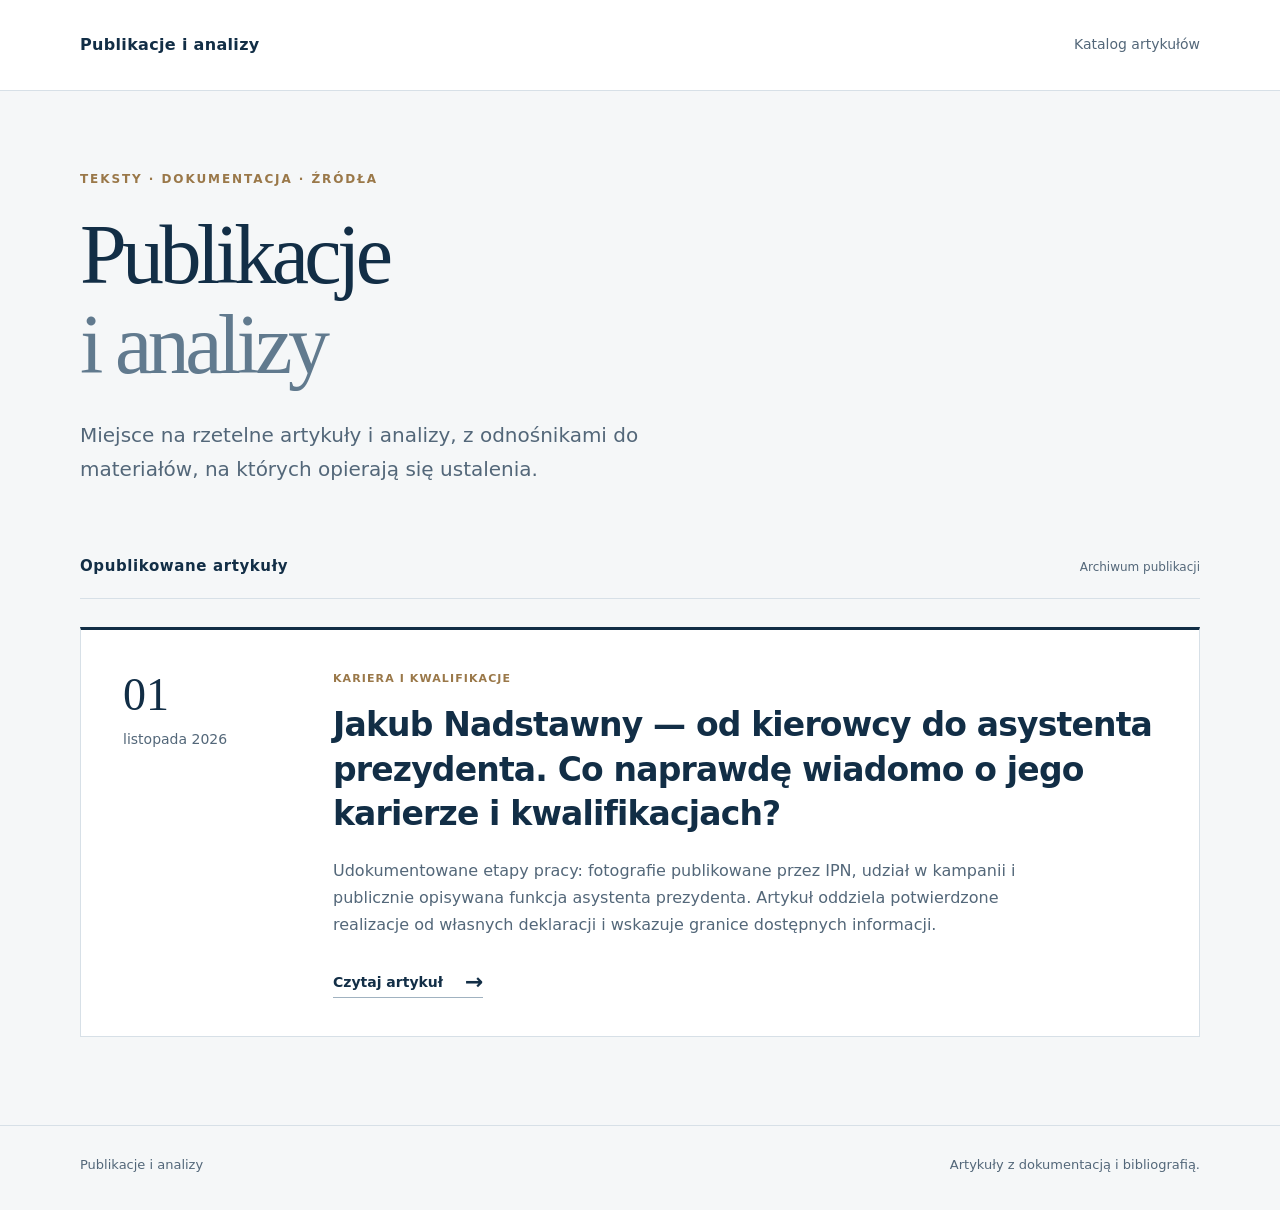
==== index.html @ 29c5c1c0 "Publikacje i analizy: strona główna i pierwszy artykuł" ====
<!doctype html>
<html lang="pl"><head><meta charset="utf-8"><meta name="viewport" content="width=device-width,initial-scale=1"><meta name="description" content="Publikacje i analizy — artykuły z dokumentacją i odnośnikami do źródeł."><meta name="color-scheme" content="light"><title>Publikacje i analizy</title><style>
:root{--navy:#122e46;--ink:#20364a;--muted:#536779;--line:#d7e0e7;--paper:#fff;--bg:#f5f7f8;--accent:#9a7849}*{box-sizing:border-box}html{scroll-behavior:smooth;scroll-padding-top:24px}body{margin:0;background:var(--bg);color:var(--ink);font:17px/1.7 system-ui,-apple-system,"Segoe UI",sans-serif}a{color:inherit;text-underline-offset:.2em}a:focus-visible{outline:3px solid #9a7849;outline-offset:6px;border-radius:2px}.skip{position:absolute;top:-100px;left:20px;background:#fff;padding:8px 14px;z-index:3}.skip:focus{top:16px}.wrap{width:min(1120px,calc(100% - 64px));margin-inline:auto}header{border-bottom:1px solid var(--line);background:#fff}.nav{min-height:90px;display:flex;align-items:center;justify-content:space-between;gap:24px}.brand{font-size:16px;letter-spacing:.02em;font-weight:750;text-decoration:none;color:var(--navy)}.nav-link{font-size:14px;text-decoration:none;color:var(--muted)}.nav-link:hover,.brand:hover{color:#145c87}.hero{padding:78px 0 68px}.eyebrow{margin:0 0 21px;color:var(--accent);font-size:12px;letter-spacing:.16em;text-transform:uppercase;font-weight:750}h1{font-family:Georgia,"Times New Roman",serif;font-weight:400;font-size:clamp(46px,7vw,84px);letter-spacing:-.055em;line-height:1.07;margin:0 0 28px;color:var(--navy)}h1 span{color:#617a8e}.lead{max-width:660px;font-size:20px;line-height:1.7;color:var(--muted);margin:0}.catalog{padding-bottom:88px}.section-head{display:flex;align-items:baseline;justify-content:space-between;gap:20px;padding:0 0 18px;border-bottom:1px solid var(--line);margin-bottom:28px}.section-head h2{font-size:15px;letter-spacing:.04em;font-weight:750;margin:0;color:var(--navy)}.section-head span{font-size:12px;color:var(--muted)}.article{background:var(--paper);border:1px solid var(--line);border-top:3px solid var(--navy);display:grid;grid-template-columns:168px minmax(0,1fr);gap:42px;padding:40px 42px 38px}.date{display:block;color:var(--muted);font-size:14px;line-height:1.6}.date strong{font-family:Georgia,"Times New Roman",serif;font-size:46px;font-weight:400;line-height:1.1;color:var(--navy);display:block;margin-bottom:8px}.topic{font-size:11px;letter-spacing:.1em;text-transform:uppercase;color:var(--accent);font-weight:750;margin:0 0 15px}h3{font-size:clamp(24px,3vw,33px);line-height:1.35;letter-spacing:-.025em;margin:0 0 20px;overflow-wrap:anywhere;color:var(--navy)}h3 a{text-decoration:none}h3 a:hover{text-decoration:underline;text-decoration-thickness:1px}.description{font-size:16px;color:var(--muted);margin:0 0 28px;max-width:740px}.read{display:inline-flex;align-items:center;gap:22px;font-size:14px;font-weight:700;color:var(--navy);text-decoration:none;border-bottom:1px solid #a0b2c0;padding:3px 0}.read:hover{color:#145c87;border-color:#145c87}.read span{font-size:22px;line-height:1}footer{border-top:1px solid var(--line);color:var(--muted);font-size:13px;padding:28px 0 34px}.foot{display:flex;justify-content:space-between;gap:20px;flex-wrap:wrap}.foot p{margin:0}@media(max-width:680px){.wrap{width:calc(100% - 40px)}.nav{min-height:74px;gap:16px}.brand{font-size:14px}.nav-link{font-size:12px}.hero{padding:52px 0 46px}.lead{font-size:18px}.article{grid-template-columns:1fr;gap:22px;padding:28px 24px}.date strong{display:inline;font-family:inherit;font-size:14px;font-weight:600;margin:0 4px 0 0}.date{font-size:14px}.topic{font-size:10px}.description{font-size:15px}.catalog{padding-bottom:54px}.section-head span{font-size:11px}.foot{gap:10px}}@media(prefers-reduced-motion:reduce){html{scroll-behavior:auto}}@media print{body{background:#fff}.hero{padding:30px 0}.catalog{padding-bottom:20px}.article{break-inside:avoid}.nav-link,.skip{display:none}}
</style></head><body><a class="skip" href="#tresc">Przejdź do treści</a><header><nav class="wrap nav" aria-label="Nawigacja główna"><a class="brand" href="./">Publikacje i analizy</a><a class="nav-link" href="#publikacje">Katalog artykułów</a></nav></header><main class="wrap" id="tresc"><section class="hero" aria-labelledby="tytul"><p class="eyebrow">Teksty · dokumentacja · źródła</p><h1 id="tytul">Publikacje<br><span>i analizy</span></h1><p class="lead">Miejsce na rzetelne artykuły i analizy, z odnośnikami do materiałów, na których opierają się ustalenia.</p></section><section class="catalog" id="publikacje" aria-labelledby="katalog"><div class="section-head"><h2 id="katalog">Opublikowane artykuły</h2><span>Archiwum publikacji</span></div><article class="article"><div><time class="date" datetime="2026-11-01"><strong>01</strong> listopada 2026</time></div><div><p class="topic">Kariera i kwalifikacje</p><h3><a href="jakub-nadstawny/">Jakub Nadstawny — od kierowcy do asystenta prezydenta. Co naprawdę wiadomo o jego karierze i kwalifikacjach?</a></h3><p class="description">Udokumentowane etapy pracy: fotografie publikowane przez IPN, udział w kampanii i publicznie opisywana funkcja asystenta prezydenta. Artykuł oddziela potwierdzone realizacje od własnych deklaracji i wskazuje granice dostępnych informacji.</p><a class="read" href="jakub-nadstawny/">Czytaj artykuł <span aria-hidden="true">→</span></a></div></article></section></main><footer><div class="wrap foot"><p>Publikacje i analizy</p><p>Artykuły z dokumentacją i bibliografią.</p></div></footer></body></html>
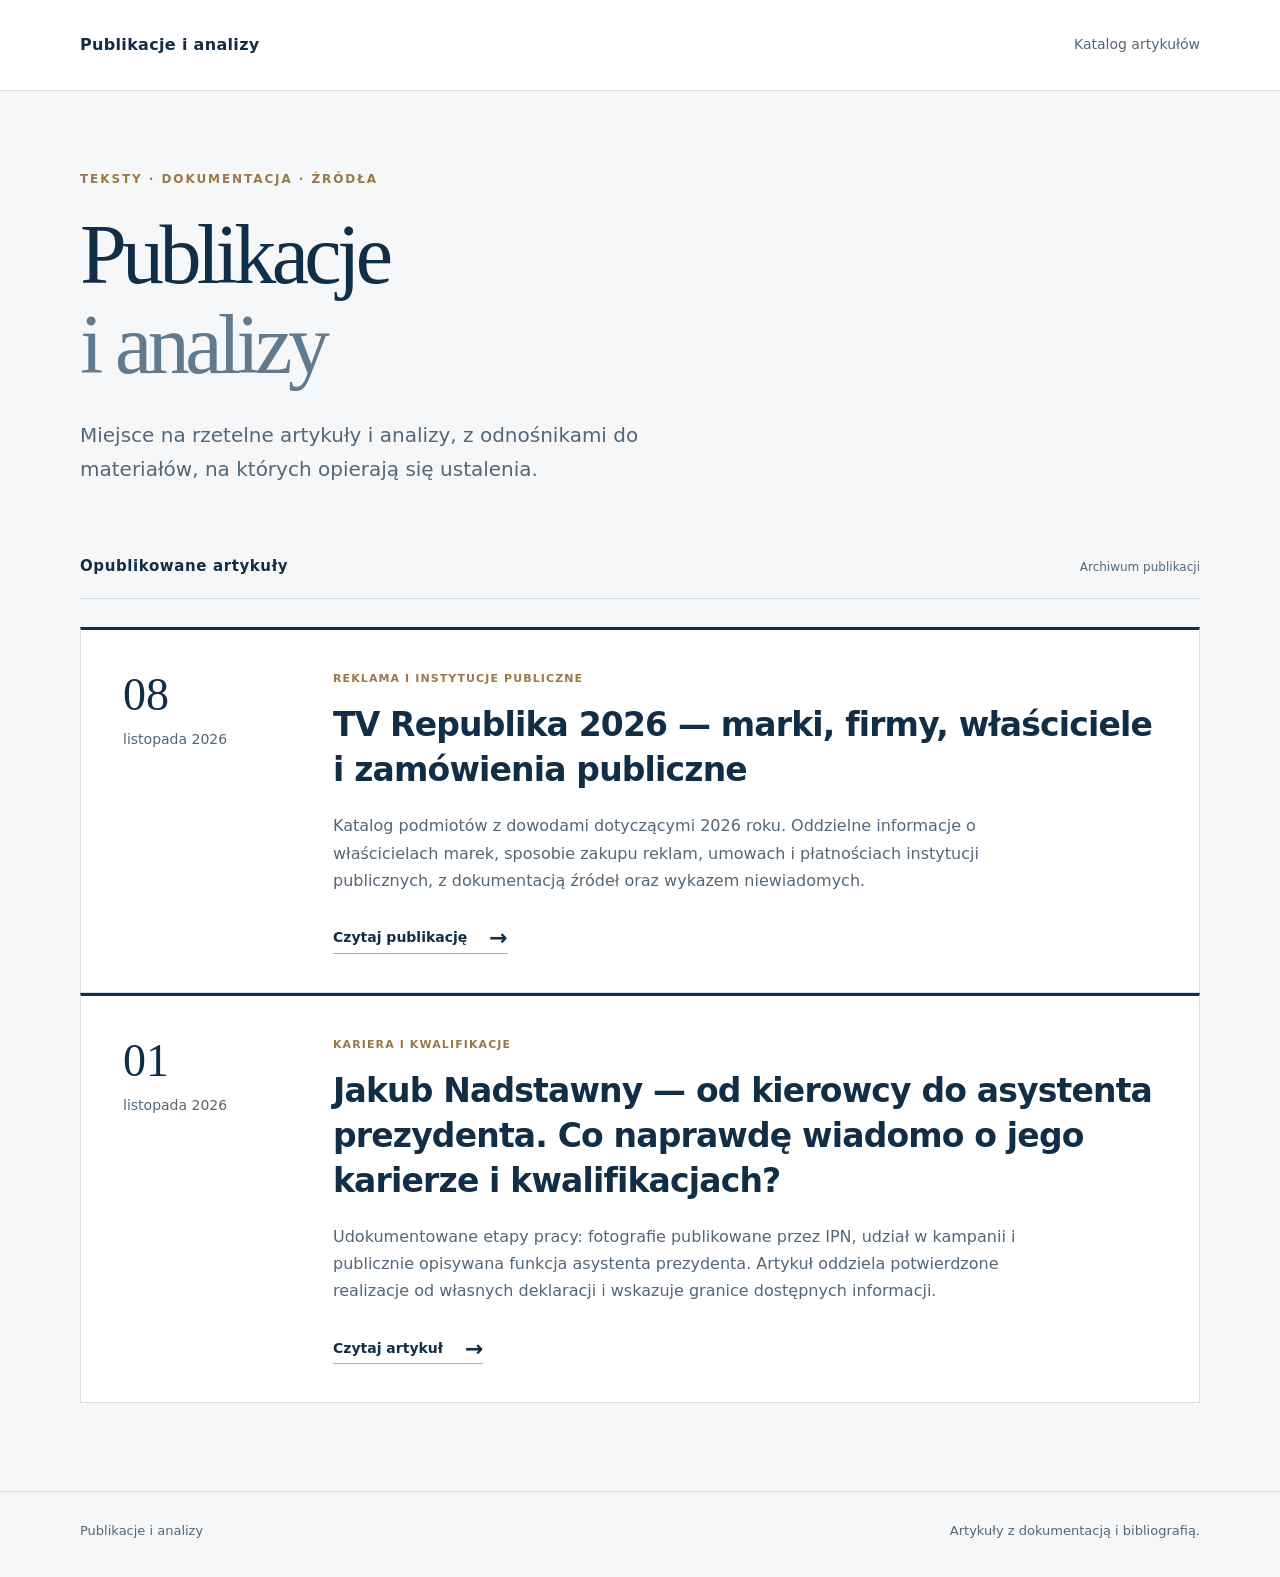
==== commit 0bced62c: "Publish approved TV Republika 2026 report" ====
--- a/index.html
+++ b/index.html
@@ -1,4 +1,4 @@
 <!doctype html>
 <html lang="pl"><head><meta charset="utf-8"><meta name="viewport" content="width=device-width,initial-scale=1"><meta name="description" content="Publikacje i analizy — artykuły z dokumentacją i odnośnikami do źródeł."><meta name="color-scheme" content="light"><title>Publikacje i analizy</title><style>
 :root{--navy:#122e46;--ink:#20364a;--muted:#536779;--line:#d7e0e7;--paper:#fff;--bg:#f5f7f8;--accent:#9a7849}*{box-sizing:border-box}html{scroll-behavior:smooth;scroll-padding-top:24px}body{margin:0;background:var(--bg);color:var(--ink);font:17px/1.7 system-ui,-apple-system,"Segoe UI",sans-serif}a{color:inherit;text-underline-offset:.2em}a:focus-visible{outline:3px solid #9a7849;outline-offset:6px;border-radius:2px}.skip{position:absolute;top:-100px;left:20px;background:#fff;padding:8px 14px;z-index:3}.skip:focus{top:16px}.wrap{width:min(1120px,calc(100% - 64px));margin-inline:auto}header{border-bottom:1px solid var(--line);background:#fff}.nav{min-height:90px;display:flex;align-items:center;justify-content:space-between;gap:24px}.brand{font-size:16px;letter-spacing:.02em;font-weight:750;text-decoration:none;color:var(--navy)}.nav-link{font-size:14px;text-decoration:none;color:var(--muted)}.nav-link:hover,.brand:hover{color:#145c87}.hero{padding:78px 0 68px}.eyebrow{margin:0 0 21px;color:var(--accent);font-size:12px;letter-spacing:.16em;text-transform:uppercase;font-weight:750}h1{font-family:Georgia,"Times New Roman",serif;font-weight:400;font-size:clamp(46px,7vw,84px);letter-spacing:-.055em;line-height:1.07;margin:0 0 28px;color:var(--navy)}h1 span{color:#617a8e}.lead{max-width:660px;font-size:20px;line-height:1.7;color:var(--muted);margin:0}.catalog{padding-bottom:88px}.section-head{display:flex;align-items:baseline;justify-content:space-between;gap:20px;padding:0 0 18px;border-bottom:1px solid var(--line);margin-bottom:28px}.section-head h2{font-size:15px;letter-spacing:.04em;font-weight:750;margin:0;color:var(--navy)}.section-head span{font-size:12px;color:var(--muted)}.article{background:var(--paper);border:1px solid var(--line);border-top:3px solid var(--navy);display:grid;grid-template-columns:168px minmax(0,1fr);gap:42px;padding:40px 42px 38px}.date{display:block;color:var(--muted);font-size:14px;line-height:1.6}.date strong{font-family:Georgia,"Times New Roman",serif;font-size:46px;font-weight:400;line-height:1.1;color:var(--navy);display:block;margin-bottom:8px}.topic{font-size:11px;letter-spacing:.1em;text-transform:uppercase;color:var(--accent);font-weight:750;margin:0 0 15px}h3{font-size:clamp(24px,3vw,33px);line-height:1.35;letter-spacing:-.025em;margin:0 0 20px;overflow-wrap:anywhere;color:var(--navy)}h3 a{text-decoration:none}h3 a:hover{text-decoration:underline;text-decoration-thickness:1px}.description{font-size:16px;color:var(--muted);margin:0 0 28px;max-width:740px}.read{display:inline-flex;align-items:center;gap:22px;font-size:14px;font-weight:700;color:var(--navy);text-decoration:none;border-bottom:1px solid #a0b2c0;padding:3px 0}.read:hover{color:#145c87;border-color:#145c87}.read span{font-size:22px;line-height:1}footer{border-top:1px solid var(--line);color:var(--muted);font-size:13px;padding:28px 0 34px}.foot{display:flex;justify-content:space-between;gap:20px;flex-wrap:wrap}.foot p{margin:0}@media(max-width:680px){.wrap{width:calc(100% - 40px)}.nav{min-height:74px;gap:16px}.brand{font-size:14px}.nav-link{font-size:12px}.hero{padding:52px 0 46px}.lead{font-size:18px}.article{grid-template-columns:1fr;gap:22px;padding:28px 24px}.date strong{display:inline;font-family:inherit;font-size:14px;font-weight:600;margin:0 4px 0 0}.date{font-size:14px}.topic{font-size:10px}.description{font-size:15px}.catalog{padding-bottom:54px}.section-head span{font-size:11px}.foot{gap:10px}}@media(prefers-reduced-motion:reduce){html{scroll-behavior:auto}}@media print{body{background:#fff}.hero{padding:30px 0}.catalog{padding-bottom:20px}.article{break-inside:avoid}.nav-link,.skip{display:none}}
-</style></head><body><a class="skip" href="#tresc">Przejdź do treści</a><header><nav class="wrap nav" aria-label="Nawigacja główna"><a class="brand" href="./">Publikacje i analizy</a><a class="nav-link" href="#publikacje">Katalog artykułów</a></nav></header><main class="wrap" id="tresc"><section class="hero" aria-labelledby="tytul"><p class="eyebrow">Teksty · dokumentacja · źródła</p><h1 id="tytul">Publikacje<br><span>i analizy</span></h1><p class="lead">Miejsce na rzetelne artykuły i analizy, z odnośnikami do materiałów, na których opierają się ustalenia.</p></section><section class="catalog" id="publikacje" aria-labelledby="katalog"><div class="section-head"><h2 id="katalog">Opublikowane artykuły</h2><span>Archiwum publikacji</span></div><article class="article"><div><time class="date" datetime="2026-11-01"><strong>01</strong> listopada 2026</time></div><div><p class="topic">Kariera i kwalifikacje</p><h3><a href="jakub-nadstawny/">Jakub Nadstawny — od kierowcy do asystenta prezydenta. Co naprawdę wiadomo o jego karierze i kwalifikacjach?</a></h3><p class="description">Udokumentowane etapy pracy: fotografie publikowane przez IPN, udział w kampanii i publicznie opisywana funkcja asystenta prezydenta. Artykuł oddziela potwierdzone realizacje od własnych deklaracji i wskazuje granice dostępnych informacji.</p><a class="read" href="jakub-nadstawny/">Czytaj artykuł <span aria-hidden="true">→</span></a></div></article></section></main><footer><div class="wrap foot"><p>Publikacje i analizy</p><p>Artykuły z dokumentacją i bibliografią.</p></div></footer></body></html>
+</style></head><body><a class="skip" href="#tresc">Przejdź do treści</a><header><nav class="wrap nav" aria-label="Nawigacja główna"><a class="brand" href="./">Publikacje i analizy</a><a class="nav-link" href="#publikacje">Katalog artykułów</a></nav></header><main class="wrap" id="tresc"><section class="hero" aria-labelledby="tytul"><p class="eyebrow">Teksty · dokumentacja · źródła</p><h1 id="tytul">Publikacje<br><span>i analizy</span></h1><p class="lead">Miejsce na rzetelne artykuły i analizy, z odnośnikami do materiałów, na których opierają się ustalenia.</p></section><section class="catalog" id="publikacje" aria-labelledby="katalog"><div class="section-head"><h2 id="katalog">Opublikowane artykuły</h2><span>Archiwum publikacji</span></div><article class="article"><div><time class="date" datetime="2026-11-08"><strong>08</strong> listopada 2026</time></div><div><p class="topic">Reklama i instytucje publiczne</p><h3><a href="tv-republika-2026/">TV Republika 2026 — marki, firmy, właściciele i zamówienia publiczne</a></h3><p class="description">Katalog podmiotów z dowodami dotyczącymi 2026 roku. Oddzielne informacje o właścicielach marek, sposobie zakupu reklam, umowach i płatnościach instytucji publicznych, z dokumentacją źródeł oraz wykazem niewiadomych.</p><a class="read" href="tv-republika-2026/">Czytaj publikację <span aria-hidden="true">→</span></a></div></article><article class="article"><div><time class="date" datetime="2026-11-01"><strong>01</strong> listopada 2026</time></div><div><p class="topic">Kariera i kwalifikacje</p><h3><a href="jakub-nadstawny/">Jakub Nadstawny — od kierowcy do asystenta prezydenta. Co naprawdę wiadomo o jego karierze i kwalifikacjach?</a></h3><p class="description">Udokumentowane etapy pracy: fotografie publikowane przez IPN, udział w kampanii i publicznie opisywana funkcja asystenta prezydenta. Artykuł oddziela potwierdzone realizacje od własnych deklaracji i wskazuje granice dostępnych informacji.</p><a class="read" href="jakub-nadstawny/">Czytaj artykuł <span aria-hidden="true">→</span></a></div></article></section></main><footer><div class="wrap foot"><p>Publikacje i analizy</p><p>Artykuły z dokumentacją i bibliografią.</p></div></footer></body></html>
